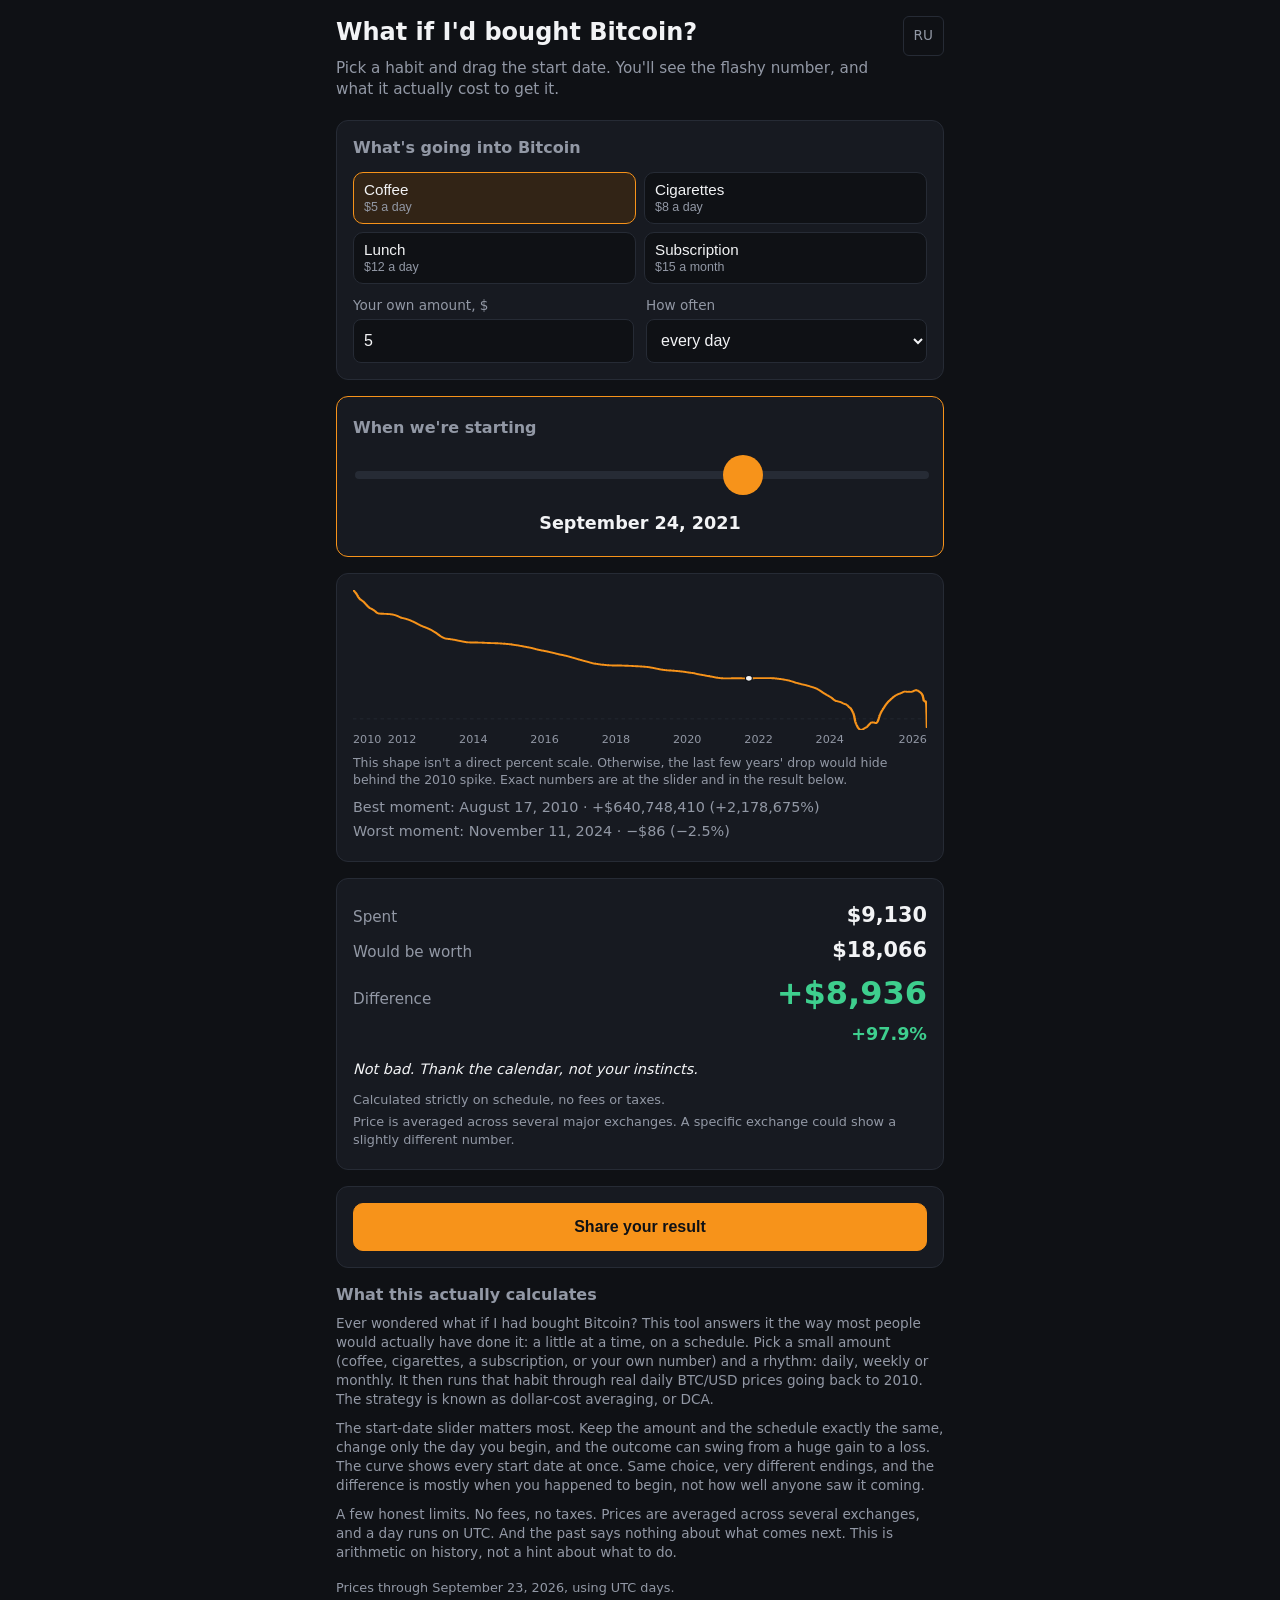
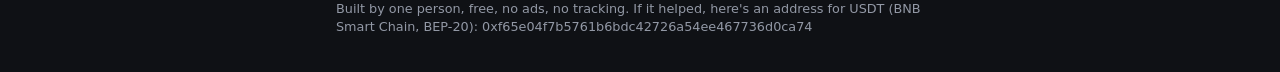
==== en/index.html @ 9c8798f6 "Английская версия по адресу /en/, карта сайта и блок пояснительного текста Страница собирается из ша" ====
<!doctype html>
<html lang="en">
<head>
  <meta charset="utf-8" />
  <meta name="viewport" content="width=device-width, initial-scale=1" />
  <title>What if I'd bought Bitcoin?</title>
  <meta name="description" content="Turns your everyday spending into what it would be worth in Bitcoin. Honestly shows that a different start date could just as easily mean a loss." />
  <link rel="canonical" href="https://vimakushin.github.io/btc-what-if/en/" />
  <link rel="alternate" hreflang="ru" href="https://vimakushin.github.io/btc-what-if/" />
  <link rel="alternate" hreflang="en" href="https://vimakushin.github.io/btc-what-if/en/" />
  <link rel="alternate" hreflang="x-default" href="https://vimakushin.github.io/btc-what-if/" />
  <link rel="stylesheet" href="../src/style.css" />
</head>
<body>
  <header class="header">
    <p class="lang-switch-wrap"><a href="../?lang=ru" class="lang-switch">RU</a></p>
    <h1>What if I'd bought Bitcoin?</h1>
    <p class="lead">Pick a habit and drag the start date. You'll see the flashy number, and what it actually cost to get it.</p>
  </header>

  <main>
    <section class="card" aria-label="What's going into Bitcoin">
      <h2 class="card-title">What's going into Bitcoin</h2>
      <div class="presets">
        <button type="button" class="preset" data-preset="coffee"><span>Coffee</span><span class="preset-hint">$5 a day</span></button>
        <button type="button" class="preset" data-preset="cigarettes"><span>Cigarettes</span><span class="preset-hint">$8 a day</span></button>
        <button type="button" class="preset" data-preset="meals"><span>Lunch</span><span class="preset-hint">$12 a day</span></button>
        <button type="button" class="preset" data-preset="subscription"><span>Subscription</span><span class="preset-hint">$15 a month</span></button>
      </div>
      <div class="custom-input">
        <label class="field">
          <span>Your own amount, $</span>
          <input type="number" id="custom-amount" min="0" step="0.01" inputmode="decimal" />
        </label>
        <label class="field">
          <span>How often</span>
          <select id="custom-periodicity">
            <option value="daily">every day</option>
            <option value="weekly">once a week</option>
            <option value="monthly">once a month</option>
          </select>
        </label>
      </div>
    </section>

    <section class="card card-slider" aria-label="When we're starting">
      <h2 class="card-title">When we're starting</h2>
      <input type="range" id="start-slider" class="slider" min="0" max="0" value="0" disabled aria-label="Purchase start date" />
      <p class="slider-date" id="start-date-label">—</p>
    </section>

    <section class="card" aria-label="Result curve across every possible start date">
      <div class="curve-wrap">
        <svg id="curve-svg" viewBox="0 0 1000 300" preserveAspectRatio="none" aria-hidden="true">
          <line id="curve-zero" x1="0" y1="150" x2="1000" y2="150" class="curve-zero-line" />
          <path id="curve-path" class="curve-path" d="" />
          <circle id="curve-marker" class="curve-marker" cx="0" cy="150" r="6" />
        </svg>
        <div class="curve-axis" id="curve-axis" aria-hidden="true"></div>
        <p class="curve-caption">This shape isn't a direct percent scale. Otherwise, the last few years' drop would hide behind the 2010 spike. Exact numbers are at the slider and in the result below.</p>
      </div>
      <p class="extreme" id="best-moment">Best moment: —</p>
      <p class="extreme" id="worst-moment">Worst moment: —</p>
    </section>

    <section class="card" aria-label="Result">
      <p class="result-line">
        <span class="result-label">Spent</span>
        <span class="result-money" id="result-spent">—</span>
      </p>
      <p class="result-line">
        <span class="result-label">Would be worth</span>
        <span class="result-money" id="result-value">—</span>
      </p>
      <p class="result-line result-diff">
        <span class="result-label">Difference</span>
        <span class="result-money" id="result-diff-usd">—</span>
      </p>
      <p class="result-pct" id="result-diff-pct">—</p>
      <p class="joke" id="result-joke"></p>
      <p class="note" id="monthly-note" hidden>Not every month has the day you picked. In short months, the purchase moves to the last day of that month.</p>
      <p class="note">Calculated strictly on schedule, no fees or taxes.</p>
      <p class="note">Price is averaged across several major exchanges. A specific exchange could show a slightly different number.</p>
    </section>

    <section class="card" aria-label="Share the result">
      <button type="button" class="button-primary" id="card-button">Share your result</button>
      <img id="card-preview" class="card-preview" alt="Share the result" hidden />
      <div class="card-actions">
        <button type="button" class="button-secondary" id="card-share" hidden>Share</button>
        <a class="button-secondary" id="card-download" download="btc-what-if.png" hidden>Download</a>
      </div>
    </section>

    <section class="about">
      <h2>What this actually calculates</h2>
      <p>Ever wondered what if I had bought Bitcoin? This tool answers it the way most people would actually have done it: a little at a time, on a schedule. Pick a small amount (coffee, cigarettes, a subscription, or your own number) and a rhythm: daily, weekly or monthly. It then runs that habit through real daily BTC/USD prices going back to 2010. The strategy is known as dollar-cost averaging, or DCA.</p>
      <p>The start-date slider matters most. Keep the amount and the schedule exactly the same, change only the day you begin, and the outcome can swing from a huge gain to a loss. The curve shows every start date at once. Same choice, very different endings, and the difference is mostly when you happened to begin, not how well anyone saw it coming.</p>
      <p>A few honest limits. No fees, no taxes. Prices are averaged across several exchanges, and a day runs on UTC. And the past says nothing about what comes next. This is arithmetic on history, not a hint about what to do.</p>
    </section>

    <p class="loading-note" id="loading-note">Loading price history…</p>
  </main>

  <footer class="footer">
    <p class="note" id="as-of-note">—</p>
    <p class="note" id="donate-note"></p>
  </footer>

  <script src="../src/strings.js"></script>
  <script src="../src/date-utils.js"></script>
  <script src="../src/dca.js"></script>
  <script src="../src/app.js"></script>
  <script src="../src/card.js"></script>
</body>
</html>
---- src/style.css ----
:root {
  --bg: #0f1115;
  --card: #171a21;
  --fg: #f2f3f5;
  --muted: #9298a5;
  --accent: #f7931a; /* цвет биткоина, единственный акцент */
  --good: #3ecf8e;
  --bad: #ef5b5b;
  --border: #262b35;
}

* {
  box-sizing: border-box;
}

/* Атрибут hidden в браузерном стиле — это display:none с самым низким
   приоритетом, любой автор-стиль с display (у .card-preview и
   .button-secondary он есть) его перебивает, и "скрытый" элемент
   остаётся на странице. !important делает скрытие независимым от
   порядка и специфичности остальных правил. */
[hidden] {
  display: none !important;
}

html {
  overflow-x: hidden; /* страховка: числа вроде "+$574 111 919" — один нераздельный кусок текста и не должны толкать страницу вбок */
}

body {
  margin: 0;
  padding: 16px 16px 32px;
  max-width: 640px;
  margin-inline: auto;
  background: var(--bg);
  color: var(--fg);
  font-family: system-ui, -apple-system, "Segoe UI", Roboto, sans-serif;
  line-height: 1.4;
  overflow-wrap: break-word;
}

/* clearfix: без него .header схлопнулся бы до нулевой высоты — оба его
   прямых потомка (lang-switch-wrap и h1) участвуют в обтекании, а не
   в обычном потоке. */
.header::after {
  content: "";
  display: table;
  clear: both;
}

.header {
  margin-bottom: 20px;
}

/* float, а не position:absolute — заголовок обтекает ссылку сам, вместо
   того чтобы накладываться на неё поверх. С absolute на узком экране
   (375px) прямоугольники h1 и ссылки перекрывались и текст сливался
   (найдено при проверке на реальном телефоне). */
.lang-switch-wrap {
  float: right;
  margin: 0 0 8px 12px;
}

.lang-switch {
  display: inline-flex;
  align-items: center;
  justify-content: center;
  min-width: 40px;
  min-height: 40px;
  color: var(--muted);
  text-decoration: none;
  font-size: 0.85rem;
  border: 1px solid var(--border);
  border-radius: 6px;
  padding: 4px 10px;
}

.header h1 {
  font-size: 1.5rem;
  margin: 0 0 8px;
}

.lead {
  color: var(--muted);
  margin: 0;
  font-size: 0.95rem;
}

.card {
  background: var(--card);
  border: 1px solid var(--border);
  border-radius: 12px;
  padding: 16px;
  margin-bottom: 16px;
}

.card-title {
  font-size: 1rem;
  margin: 0 0 12px;
  color: var(--muted);
  font-weight: 600;
}

.presets {
  display: flex;
  flex-wrap: wrap;
  gap: 8px;
  margin-bottom: 12px;
}

.preset {
  flex: 1 1 calc(50% - 8px);
  min-height: 52px;
  background: var(--bg);
  border: 1px solid var(--border);
  border-radius: 10px;
  color: var(--fg);
  font-size: 0.95rem;
  padding: 8px 10px;
  display: flex;
  flex-direction: column;
  align-items: flex-start;
  gap: 2px;
  cursor: pointer;
}

.preset.active {
  border-color: var(--accent);
  /* Запасной вариант без color-mix() (нет в мобильном Safari до 16.2) —
     тот же акцент поверх фона через rgba вместо реального смешивания
     цветов; полупрозрачность держит эффект похожим. */
  background: rgba(247, 147, 26, 0.15);
}

@supports (background: color-mix(in srgb, red, blue)) {
  .preset.active {
    background: color-mix(in srgb, var(--accent) 15%, var(--bg));
  }
}

.preset-hint {
  font-size: 0.78rem;
  color: var(--muted);
}

.custom-input {
  display: flex;
  gap: 12px;
  flex-wrap: wrap;
}

.field {
  display: flex;
  flex-direction: column;
  gap: 4px;
  font-size: 0.85rem;
  color: var(--muted);
  flex: 1 1 140px;
}

.field input,
.field select {
  min-height: 44px;
  border-radius: 8px;
  border: 1px solid var(--border);
  background: var(--bg);
  color: var(--fg);
  padding: 6px 10px;
  font-size: 1rem;
}

.card-slider {
  border-color: var(--accent);
  padding: 20px 16px;
}

/* Ползунок — главное взаимодействие всего проекта, большинство трогает
   его пальцем, не мышью. accent-color красит нативный бегунок, но не
   даёт задать его размер — тот остаётся дефолтным для конкретного
   браузера/ОС и не гарантированно крупным для точного попадания
   пальцем. Поэтому вместо accent-color — явные стили track/thumb с
   фиксированным диаметром бегунка. */
.slider {
  width: 100%;
  height: 44px;
  -webkit-appearance: none;
  appearance: none;
  background: transparent;
  cursor: pointer;
}

.slider::-webkit-slider-runnable-track {
  height: 8px;
  border-radius: 4px;
  background: var(--border);
}

.slider::-webkit-slider-thumb {
  -webkit-appearance: none;
  appearance: none;
  width: 40px;
  height: 40px;
  border-radius: 50%;
  background: var(--accent);
  margin-top: -16px; /* центрирует бегунок 40px на треке высотой 8px: (8-40)/2 */
  cursor: pointer;
}

.slider::-moz-range-track {
  height: 8px;
  border-radius: 4px;
  background: var(--border);
}

.slider::-moz-range-thumb {
  width: 40px;
  height: 40px;
  border-radius: 50%;
  background: var(--accent);
  border: none;
  cursor: pointer;
}

.slider-date {
  text-align: center;
  font-size: 1.1rem;
  font-weight: 600;
  margin: 8px 0 0;
}

.curve-wrap {
  margin-bottom: 8px;
}

#curve-svg {
  width: 100%;
  height: 140px;
  display: block;
}

.curve-zero-line {
  stroke: var(--border);
  stroke-width: 2;
  stroke-dasharray: 6 6;
}

.curve-path {
  fill: none;
  stroke: var(--accent);
  stroke-width: 4;
  stroke-linejoin: round;
}

.curve-marker {
  fill: var(--fg);
  stroke: var(--bg);
  stroke-width: 2;
}

.curve-axis {
  position: relative;
  height: 16px;
  margin-top: 2px;
}

.curve-axis span {
  position: absolute;
  top: 0;
  font-size: 0.7rem;
  color: var(--muted);
  white-space: nowrap;
}

.curve-caption {
  color: var(--muted);
  font-size: 0.78rem;
  margin: 6px 0 0;
}

.extreme {
  margin: 4px 0;
  font-size: 0.9rem;
  color: var(--muted);
}

.result-line {
  display: flex;
  justify-content: space-between;
  align-items: baseline;
  gap: 8px;
  margin: 6px 0;
}

.result-label {
  color: var(--muted);
  font-size: 0.95rem;
}

.result-money {
  /* min-width:0 — иначе flex-элемент по умолчанию не сжимается меньше
     своей "естественной" ширины, и очень длинная сумма толкает всю
     строку (и страницу) вбок вместо переноса. */
  min-width: 0;
  overflow-wrap: break-word;
  text-align: right;
  font-size: 1.3rem;
  font-weight: 600;
}

/* Разница в деньгах — главное число на карточке: крупнее и потрат, и
   процента ниже. Миллион процентов ничего не значит, а сумма значит —
   деньги должны читаться первыми. */
.result-diff .result-money {
  font-size: 2rem;
  font-weight: 700;
}

.result-diff .result-money.good {
  color: var(--good);
}

.result-diff .result-money.bad {
  color: var(--bad);
}

.result-pct {
  text-align: right;
  font-size: 1.1rem;
  font-weight: 600;
  margin: 0 0 12px;
}

.result-pct.good {
  color: var(--good);
}

.result-pct.bad {
  color: var(--bad);
}

.joke {
  color: var(--fg);
  font-size: 0.9rem;
  font-style: italic;
  margin: 0 0 12px;
}

.note {
  color: var(--muted);
  font-size: 0.8rem;
  margin: 4px 0;
}

.loading-note {
  text-align: center;
  color: var(--muted);
}

.button-primary,
.button-secondary {
  min-height: 48px;
  border-radius: 10px;
  border: 1px solid var(--border);
  font-size: 1rem;
  padding: 8px 16px;
  cursor: pointer;
  text-decoration: none;
  text-align: center;
  display: inline-flex;
  align-items: center;
  justify-content: center;
}

.button-primary {
  width: 100%;
  background: var(--accent);
  color: var(--bg);
  font-weight: 600;
  border-color: var(--accent);
}

.button-secondary {
  flex: 1 1 0;
  background: var(--bg);
  color: var(--fg);
}

.card-preview {
  display: block;
  max-width: 240px;
  width: 100%;
  height: auto;
  margin: 16px auto;
  border-radius: 12px;
  border: 1px solid var(--border);
}

.card-actions {
  display: flex;
  gap: 8px;
}

.about {
  margin: 8px 0 16px;
}

.about h2 {
  font-size: 1rem;
  margin: 0 0 8px;
  color: var(--muted);
  font-weight: 600;
}

.about p {
  color: var(--muted);
  font-size: 0.85rem;
  margin: 0 0 10px;
}

.footer {
  margin-top: 8px;
}
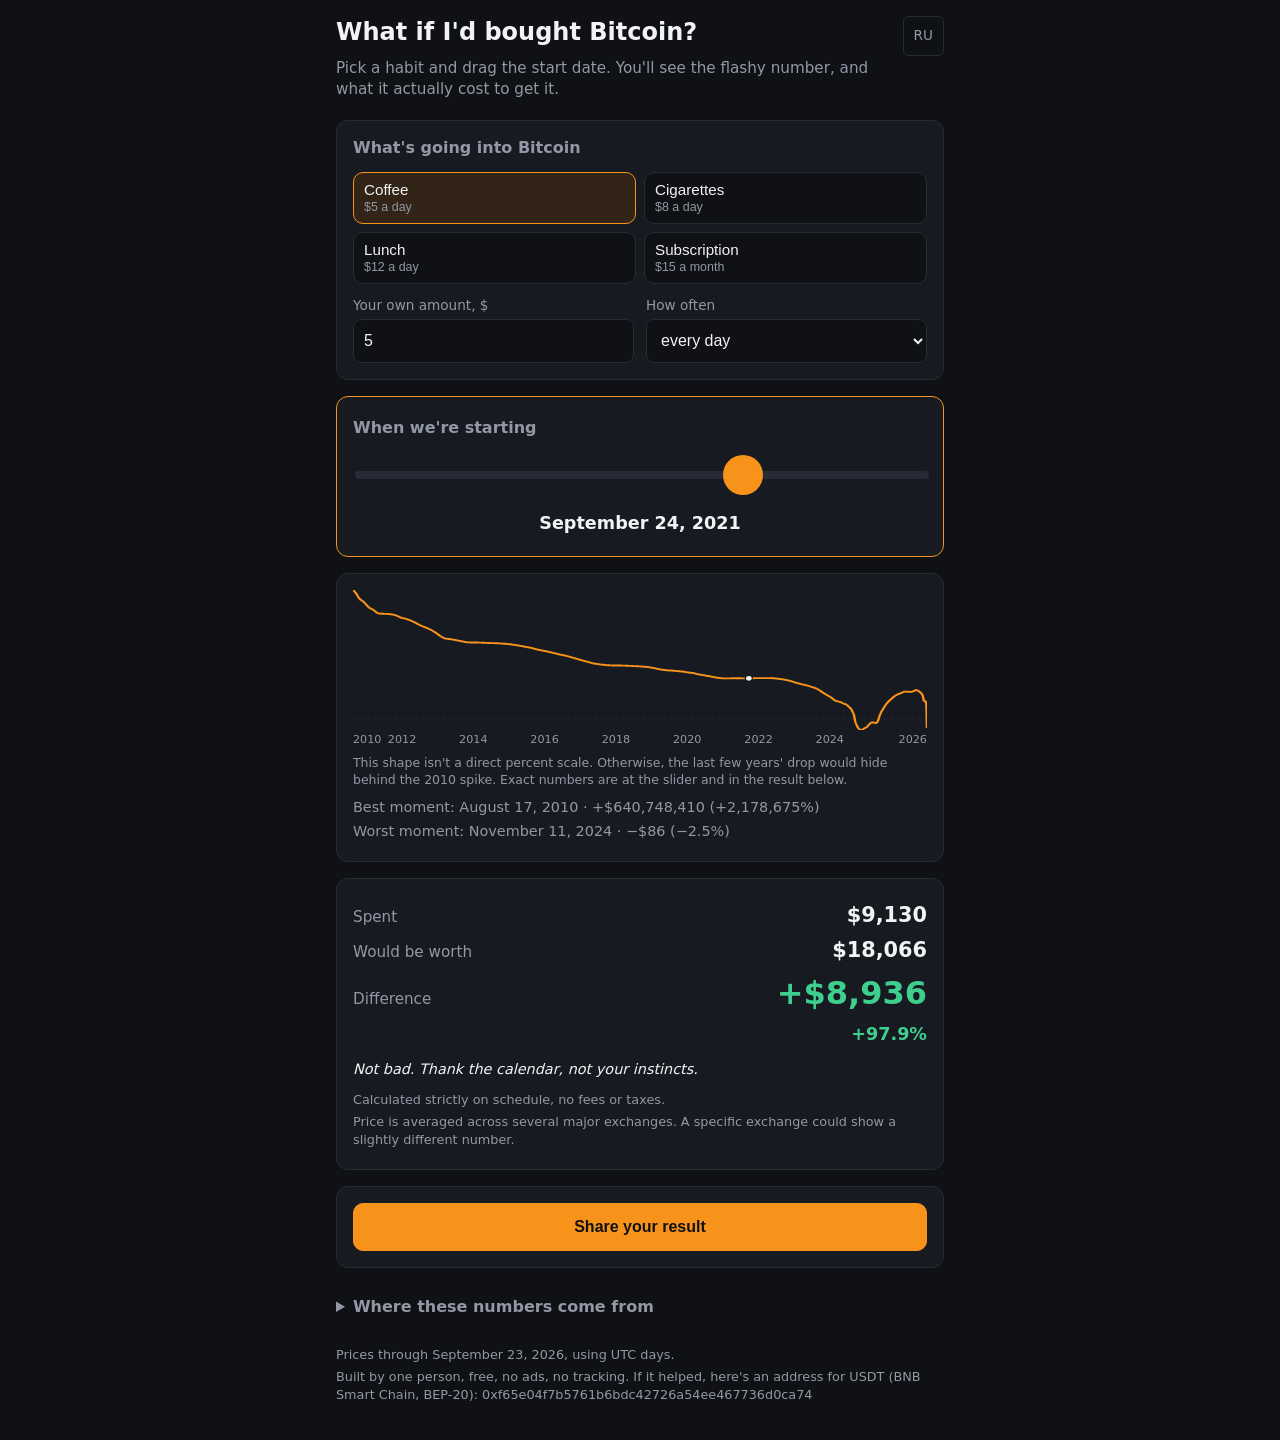
==== commit 0f3f5a16: "Блок «Откуда берутся эти цифры» сворачивается под заголовок Обычный html-механизм details/summary, б" ====
--- a/en/index.html
+++ b/en/index.html
@@ -13,7 +13,7 @@
 </head>
 <body>
   <header class="header">
-    <p class="lang-switch-wrap"><a href="../?lang=ru" class="lang-switch">RU</a></p>
+    <p class="lang-switch-wrap"><a href="../" class="lang-switch">RU</a></p>
     <h1>What if I'd bought Bitcoin?</h1>
     <p class="lead">Pick a habit and drag the start date. You'll see the flashy number, and what it actually cost to get it.</p>
   </header>
@@ -92,12 +92,12 @@
       </div>
     </section>
 
-    <section class="about">
-      <h2>What this actually calculates</h2>
+    <details class="about">
+      <summary>Where these numbers come from</summary>
       <p>Ever wondered what if I had bought Bitcoin? This tool answers it the way most people would actually have done it: a little at a time, on a schedule. Pick a small amount (coffee, cigarettes, a subscription, or your own number) and a rhythm: daily, weekly or monthly. It then runs that habit through real daily BTC/USD prices going back to 2010. The strategy is known as dollar-cost averaging, or DCA.</p>
       <p>The start-date slider matters most. Keep the amount and the schedule exactly the same, change only the day you begin, and the outcome can swing from a huge gain to a loss. The curve shows every start date at once. Same choice, very different endings, and the difference is mostly when you happened to begin, not how well anyone saw it coming.</p>
       <p>A few honest limits. No fees, no taxes. Prices are averaged across several exchanges, and a day runs on UTC. And the past says nothing about what comes next. This is arithmetic on history, not a hint about what to do.</p>
-    </section>
+    </details>
 
     <p class="loading-note" id="loading-note">Loading price history…</p>
   </main>
--- a/src/style.css
+++ b/src/style.css
@@ -403,11 +403,12 @@
   margin: 8px 0 16px;
 }
 
-.about h2 {
+.about summary {
   font-size: 1rem;
-  margin: 0 0 8px;
-  color: var(--muted);
-  font-weight: 600;
+  color: var(--muted);
+  font-weight: 600;
+  cursor: pointer;
+  padding: 12px 0;
 }
 
 .about p {
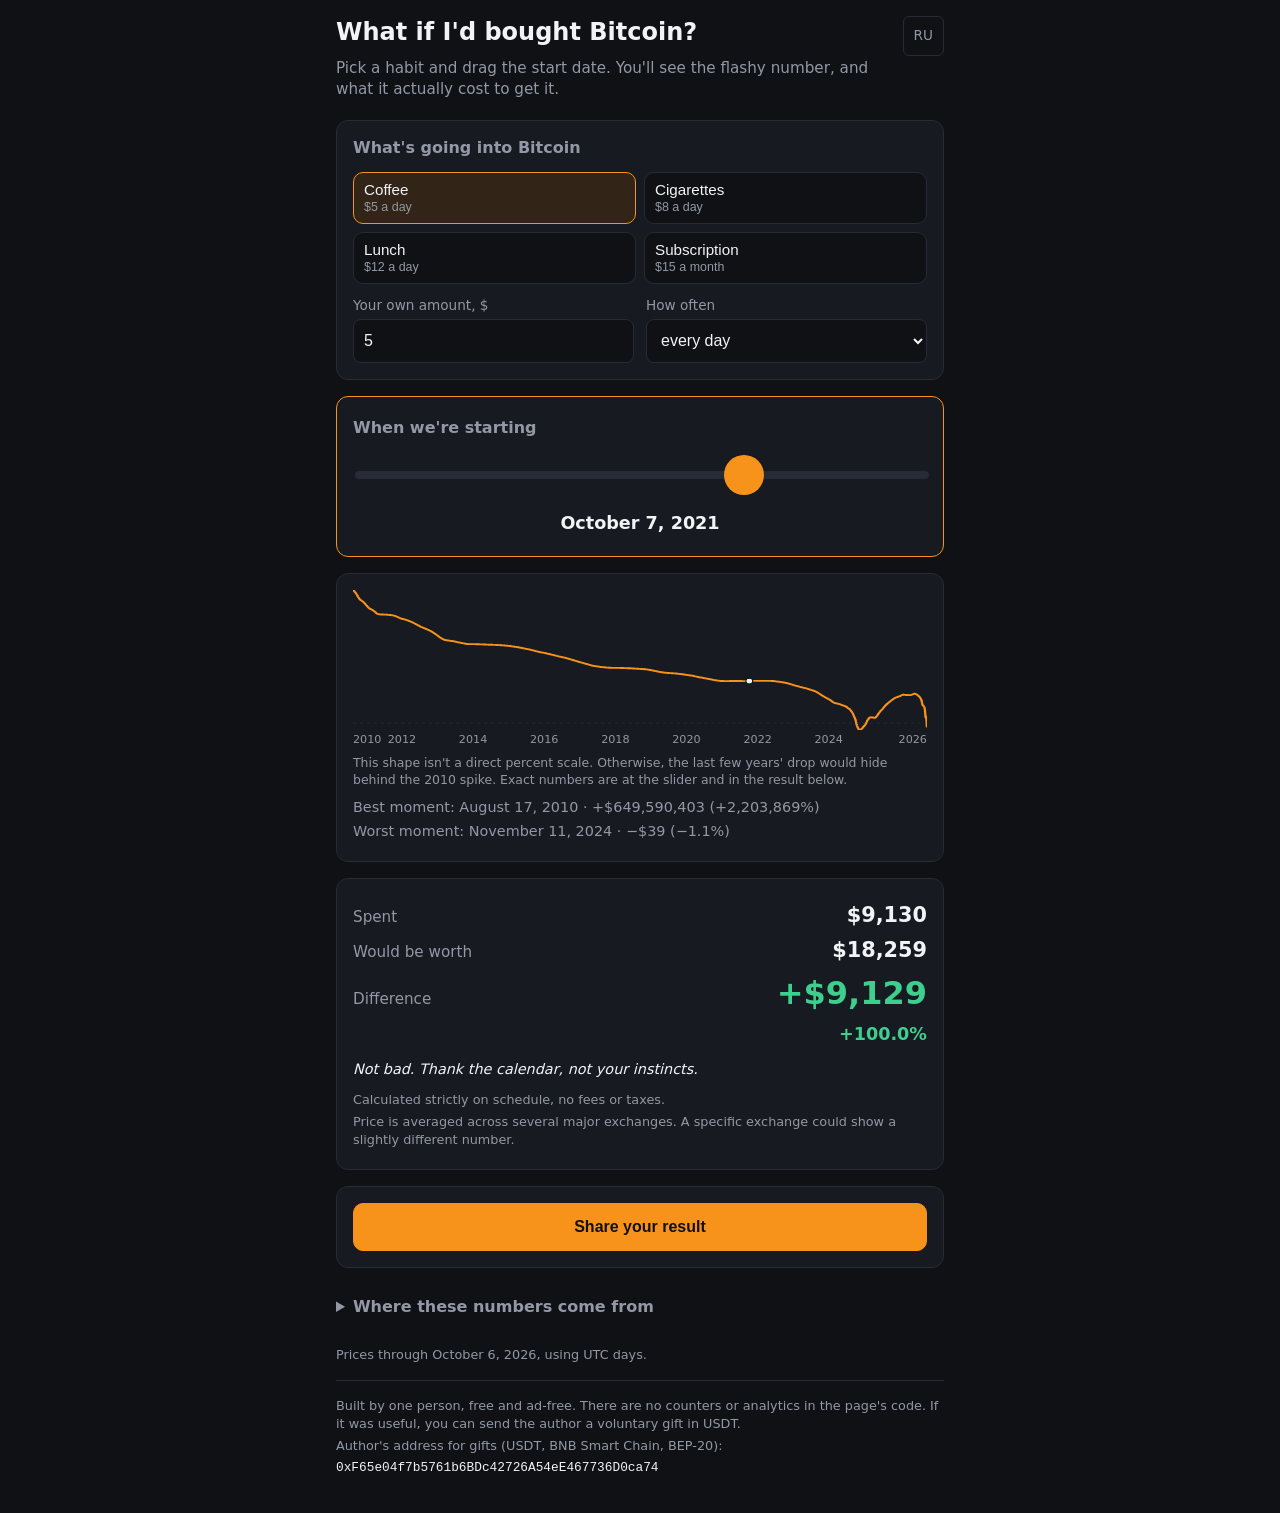
==== commit 519e5b05: "Адрес доната с контрольной суммой ERC-55, подарок отделён от чисел, формулировка про счётчики сужена" ====
--- a/en/index.html
+++ b/en/index.html
@@ -104,7 +104,11 @@
 
   <footer class="footer">
     <p class="note" id="as-of-note">—</p>
-    <p class="note" id="donate-note"></p>
+    <div class="donate">
+      <p class="note">Built by one person, free and ad-free. There are no counters or analytics in the page's code. If it was useful, you can send the author a voluntary gift in USDT.</p>
+      <p class="note">Author's address for gifts (USDT, BNB Smart Chain, BEP-20):</p>
+      <p class="donate-address" id="donate-address"></p>
+    </div>
   </footer>
 
   <script src="../src/strings.js"></script>
--- a/src/style.css
+++ b/src/style.css
@@ -420,3 +420,18 @@
 .footer {
   margin-top: 8px;
 }
+
+.donate {
+  margin-top: 16px;
+  padding-top: 12px;
+  border-top: 1px solid var(--border);
+}
+
+.donate-address {
+  color: var(--fg);
+  font-family: ui-monospace, Consolas, monospace;
+  font-size: 0.8rem;
+  margin: 0 0 4px;
+  overflow-wrap: anywhere;
+  user-select: all;
+}
